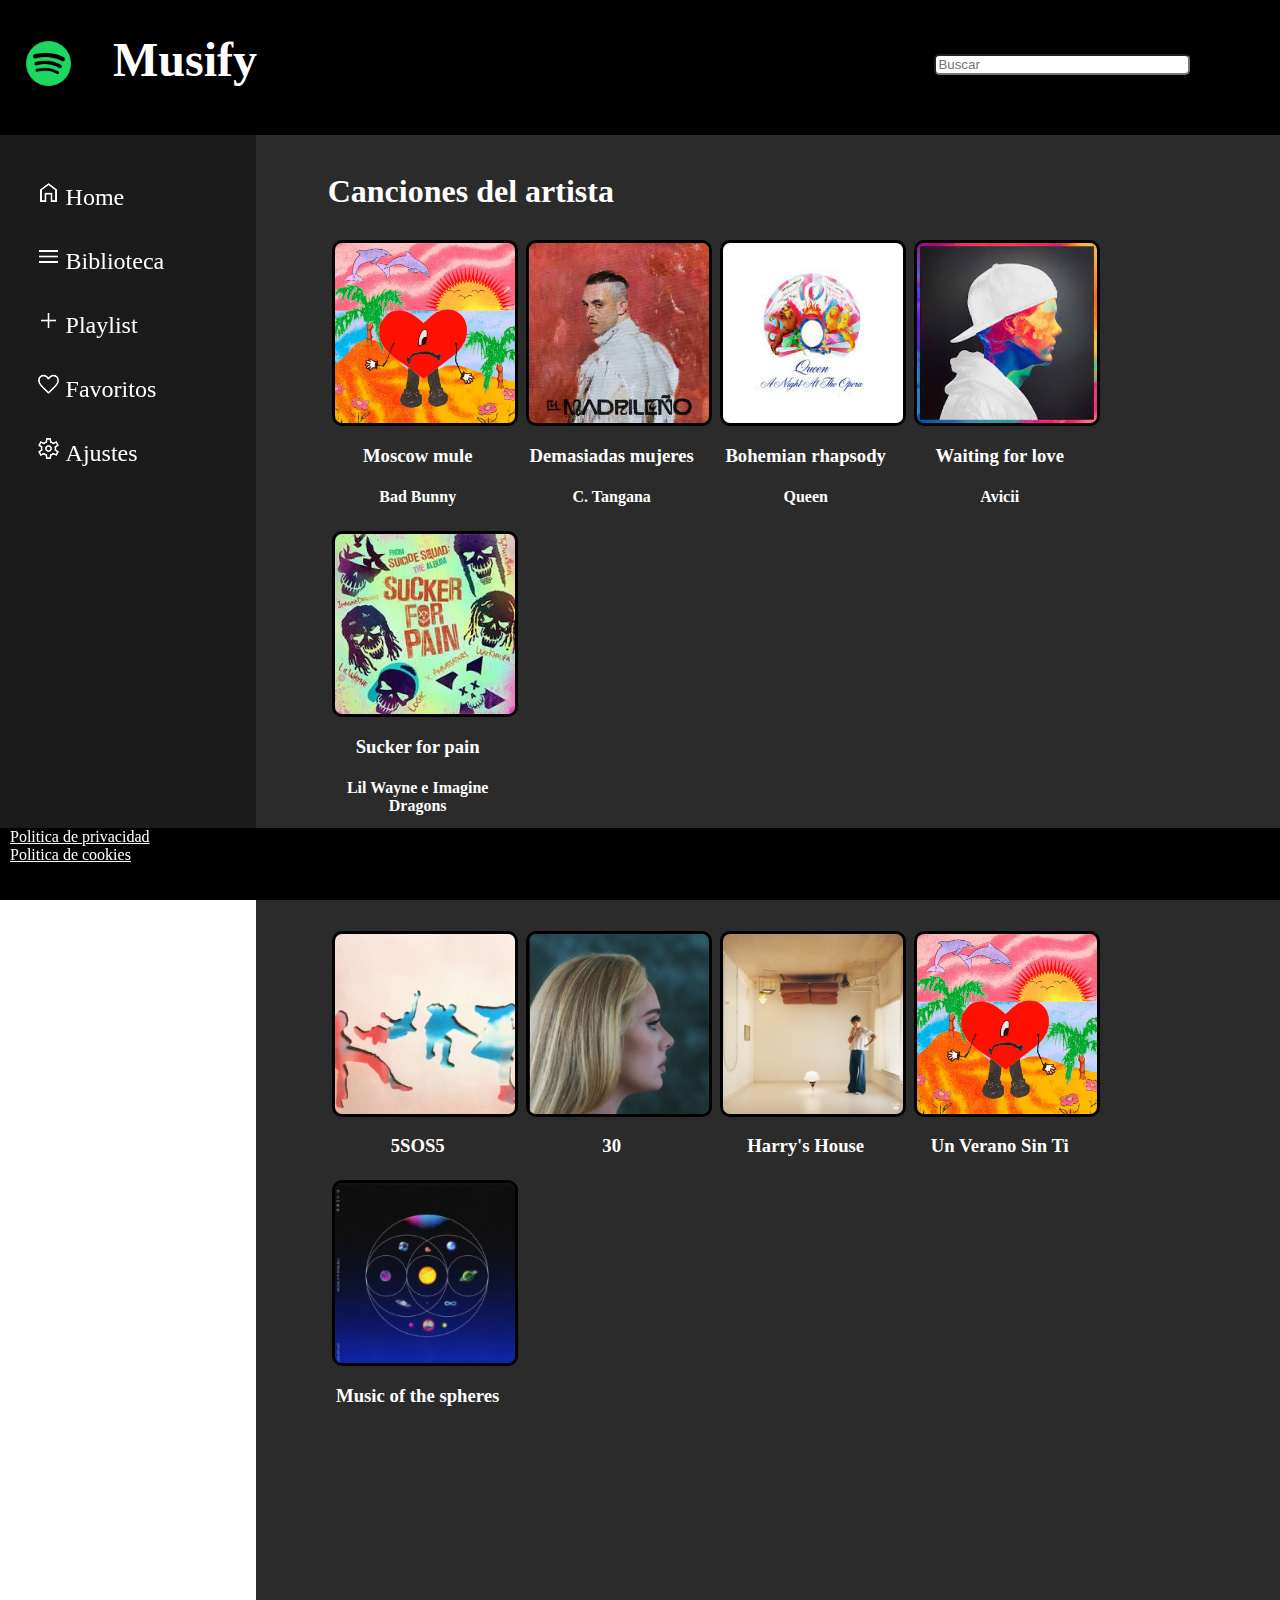
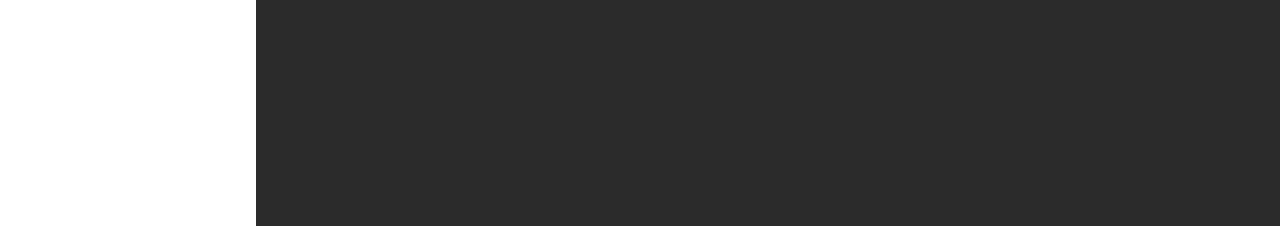
==== artista.html @ 605ef2fd "Fixing script_buscador.js and script_cuenta.js" ====
<!DOCTYPE html>
<html>
    <head>

        <!-- Hoja de estilo usada de la pagina web -->  
        <link rel="stylesheet" href="style/hojaestilo_regiones.css">
        <link rel="stylesheet" href="style/hojaestilo_artista.css">
        <link rel="stylesheet" href="style/hojaestilo_canciones.css">
        <link rel="stylesheet" href="style/hojaestilo_popup.css">
        <link rel="stylesheet" href="style/hojaestilo_boton_cambiar_tema.css">
        <link rel="icon" type="image/x-icon" href="images/logo_musify.png">
        <meta name="viewport" content="width=device-width, initial-scale=1" />
        <meta charset="UTF-8" />
        <meta name="Musify"  />
        <html lang="es">
        <title>Musify</title>
        
    </head>

    <body>
        <header>
            <div class="cabecera" id="header">
                <img id="musify_icono" src="images/logo_musify.png" alt="Musify Logo">
                <div id="musify_texto"><h1>Musify</h1></div>
                <input type="search" placeholder="Buscar" id="buscador">
                <img id="foto_perfil" src="images/perfil_vacio.png" alt="Foto Perfil">
            </div><br>

            <div class="popup" id="popup_perfil">
                <div class="container" id="popup_container">
                    <br>
                    <button class="cuenta" id="cuenta_text">Cuenta</button><br>
                    <button class="perfil" id="perfil_text">Perfil</button><br>
                    <button class="cerrar_sesion" id="cerrar_sesion_text">Cerrar sesión</button>
                </div>
            </div>
        </header>

        <!-- columna izquierda-->
        <nav class="izquierda" id="menu_container">
            <div class="menu">
                <div id="opcion1">
                    <img id="home_icono" src="images/home.png" alt="Home">
                    <div id="home">Home</div>
                </div><br>
                <div id="opcion2">
                    <img id="biblioteca_icono" src="images/biblioteca.png" alt="Biblioteca">
                    <div id="biblioteca">Biblioteca</div>
                </div><br>
                <div id="opcion3">
                    <img id="crear_icono" src="images/crear.png" alt="Crear">
                    <div id="crear">Playlist</div>
                </div><br>
                <div id="opcion4">
                    <img id="favorito_icono" src="images/favorito.png" alt="Favorito">
                    <div id="favorito">Favoritos</div>
                </div><br>
                <div id="opcion5">
                    <img id="ajustes_icono" src="images/ajustes.png" alt="Ajustes">
                    <div id="ajustes">Ajustes</div>
                </div>
                <div class=popup_cambiar_tema id="cambiar_tema">
                    <div class="container_claro" id="cambiar_tema_container"><br>
                    <label class="interruptor" id="interruptor_modo_oscuro">
                        <input type="checkbox">
                        <span class="boton_deslizante circulo"></span>
                    </label>
                    <div class="tema_claro_texto">Tema claro</div>
                    </div>
                </div>
            </div>
        </nav>
        
        <!-- columna derecha-->
        <main class="derecha" id="main_container">
            <div class="contenido">
            <!--primera fila-->
                <h2 class="subtitulo">Canciones del artista</h2>
                <div class="canciones_artista">
                    <div class="cancion">
                        <div class="caratula">
                            <div class="overlay">
                                <img class="me_gusta" src="images/favorito.png" alt="Corazon vacio">
                            </div>
                            <img class="musica" src="images/album_uvst.jpg" alt="Un Verano Sin Ti"> 
                            <div class="reproductor">
                                <audio controls class="audio">
                                    <source src="audio/moscow_mule.mp3" type="audio/mpeg">
                                    <source src="audio/moscow_mule.ogg" type="audio/ogg">
                                    Your browser does not support the audio element.          
                                </audio>
                            </div>
                        </div>
                        <div class="descripcion">
                            <h3 class="titulo">Moscow mule</h3>
                            <h4 class="autor">Bad Bunny</h4>
                        </div>
                    </div>
        
                    <div class="cancion">
                        <div class="caratula">
                            <div class="overlay">
                                <img class="me_gusta" src="images/favorito.png" alt="Corazon vacio">
                            </div>
                            <img class="musica" src="images/el_madrileño.jpeg" alt="El Madrileño">
                            <div class="reproductor">
                                <audio controls class="audio">
                                    <source src="audio/demasidas_mujeres.mp3" type="audio/mpeg">
                                    <source src="audio/demasidas_mujeres.ogg" type="audio/ogg">
                                    Your browser does not support the audio element.          
                                </audio>
                            </div>
                        </div>
                        <div class="descripcion">
                            <h3 class="titulo">Demasiadas mujeres</h3>
                            <h4 class="autor">C. Tangana</h4>
                        </div>
                    </div>
        
                    <div class="cancion">
                        <div class="caratula">
                            <div class="overlay">
                                <img class="me_gusta" src="images/favorito.png" alt="Corazon vacio">
                            </div>
                            <img class="musica" src="images/queen.jpg" alt="A Night at the Opera"> 
                            <div class="reproductor">
                                <audio controls class="audio">
                                    <source src="audio/bohemian_rhapsody.mp3" type="audio/mpeg">
                                    <source src="audio/bohemian_rhapsody.ogg" type="audio/ogg">
                                    Your browser does not support the audio element.          
                                </audio>
                            </div>
                        </div>
                        <div class="descripcion">
                            <h3 class="titulo">Bohemian rhapsody</h3>
                            <h4 class="autor">Queen</h4>
                        </div>
                    </div>
        
                    <div class="cancion">
                        <div class="caratula">
                            <div class="overlay">
                                <img class="me_gusta" src="images/favorito.png" alt="Corazon vacio">
                            </div>
                            <img class="musica" src="images/avicii.jpg" alt="The Nights"> 
                            <div class="reproductor">
                                <audio controls class="audio">
                                    <source src="audio/waiting_for_love.mp3" type="audio/mpeg">
                                    <source src="audio/waiting_for_love.ogg" type="audio/ogg">
                                    Your browser does not support the audio element.          
                                </audio>
                            </div>
                        </div>
                        <div class="descripcion">
                            <h3 class="titulo">Waiting for love</h3>
                            <h4 class="autor">Avicii</h4>
                        </div>
                    </div>
        
                    <div class="cancion">
                        <div class="caratula">
                            <div class="overlay">
                                <img class="me_gusta" src="images/favorito.png" alt="Corazon vacio">
                            </div>
                            <img class="musica" src="images/sucker_for_pain.jpg" alt="Suicide Squad: The Album"> 
                            <div class="reproductor">
                                <audio controls class="audio">
                                    <source src="audio/sucker_for_pain.mp3" type="audio/mpeg">
                                    <source src="audio/sucker_for_pain.ogg" type="audio/ogg">
                                    Your browser does not support the audio element.          
                                </audio>
                            </div>
                        </div>
                        <div class="descripcion">
                            <h3 class="titulo">Sucker for pain</h3>
                            <h4 class="autor">Lil Wayne e Imagine Dragons</h4>
                        </div>
                    </div>
                </div>
                <!--segunda fila-->
            
                <h2 class="subtitulo">Álbumes del artista</h2>
                <div class="albumes_artista">
                    <div class="cancion">
                        <img class="musica" src="images/5sos5.jpg" alt="Álbum 5sos5"> 
                        <div class="descripcion">
                            <h3 class="titulo">5SOS5</h3>
                        </div>
                    </div>
            
                    <div class="cancion">
                        <img class="musica" src="images/30.jpg" alt="Álbum 30">
                        <div class="descripcion">
                            <h3 class="titulo">30</h3>
                        </div>
                    </div>
            
                    <div class="cancion">
                        <img class="musica" src="images/harrys_house.jpg" alt="Álbum Harry's House"> 
                        <div class="descripcion">
                            <h3 class="titulo">Harry's House</h3>
                        </div>
                    </div>
            
                    <div class="cancion">
                        <img class="musica" src="images/album_uvst.jpg" alt="Álbum Un Verano Sin Ti"> 
                        <div class="descripcion">
                            <h3 class="titulo">Un Verano Sin Ti</h3>
                        </div>
                    </div>
            
                    <div class="cancion">
                        <img class="musica" src="images/music_of_the_spheres.jpg" alt="Álbum Music of the Spheres"> 
                        <div class="descripcion">
                            <h3 class="titulo">Music of the spheres</h3>
                        </div>
                    </div>
                </div> 
                <br>
            </div>
            <div id="panel_audio">
            </div>
        </main>

        <footer>
            <div id="politicas">
                <div class="info"><a href="#">Politica de privacidad</a></div><br>
                <div class="info"><a href="#">Politica de cookies</a></div>
            </div>
        </footer>
        <script src="https://ajax.googleapis.com/ajax/libs/jquery/3.6.0/jquery.min.js"></script>
        <script src="script/script_artista.js"></script>
        <script src="script/script_sesion_iniciada.js"></script>
        <script src="script/script_popup.js"></script>
        <script src="script/script_menu.js"></script>
        <script src="script/script_resultados.js"></script>
        <script src="script/script_buscador.js"></script>
        <script src="script/script_dark_mode.js"></script>
    </body>
</html>
---- style/hojaestilo_regiones.css ----
::-webkit-scrollbar {
    display: none;
}

body {
    overflow-x: hidden;
} 

#musify_texto {
    color: white;
    position: relative;
    top: 0;
    left: 5%;
    font-size: 150%;
}

#musify_icono {
    position: relative;
    top: 7%;
    left: 2%;
    width: 45px; 
    height: 45px;
}

#musify_icono, #musify_texto, #buscador, #foto_perfil {
    display: inline-table;
}

.cabecera {
    width: 100%;
    position: fixed;
    height: 15%;
    right: 0;
    top: 0;
    background-color: black;
    z-index: 3;
}

#main_container {
    position: absolute;
    right: 0;
    width: 80%;
    height: 200%;
    background-color: rgb(43, 43, 43);
}

.contenido {
    float: right;
    width: 93%;
    position: relative;
    top: 120px;
}

#menu_container {
    float: left; 
    width: 20%;
    height: 100%;
    position: fixed;
    background-color: rgb(28, 27, 27);
    top: 0px;
    left: 0px;
    z-index: 2;
}

.menu {
    position: relative;
    left: 10%;
    top: 20%;
}

[id*="opcion"] {
    color: white;
    font-size: 20px;
    width: 200px;
    border-radius: 5px;
    transition-duration: 0.4s;
    margin-left: 10px;
    margin-bottom: 15px;
}

[id*="opcion"]:hover {
    background-color: #a49c9c;
    width: 70%;
    cursor: pointer;
}

#home_icono, #biblioteca_icono, #crear_icono, #favorito_icono, #ajustes_icono {
    width: 25px;
    height: 25px;
    filter: invert(100%);
}

#home, #home_icono {
    display: inline;
    font-size: x-large;
}

#biblioteca, #biblioteca_icono {
    display: inline;
    font-size: x-large;
}

#crear, #crear_icono {
    display: inline;
    font-size: x-large;
}

#favorito, #favorito_icono {
    display: inline;
    font-size: x-large;
}

#ajustes, #ajustes_icono {
    display: inline;
    font-size: x-large;
}

#politicas {
    position: fixed;
    bottom: 0px;
    left: 0px;
    width: 100%;
    height: 8%;
    background-color: black;
    z-index: 3;
}

.subtitulo {
    color: white;
    font-size: 200%;
    width: 100%;
}

.info {
    position: fixed;
    left: 10px;
}

a {
    color: white;
}

/* MEDIA QUERIES */

/* Tablet */

@media (min-width: 481px) and (max-width: 900px) {
    #main_container {
        height: 200%;
    }

    .izquierda {
        width: 30%;
    }

    .contenido {
        display: flex;
        flex-wrap: wrap;
        overflow-y: scroll;
        width: 87%;
    }
    
    .cabecera {
        z-index: 3;
        height: 10%; 
    }

    .menu {
        top: 15%;
        left: 4%;
    }
    
    #musify_icono {
        top: 5%;
        left: 4%;
    }
}

/* Movil */

@media (max-width: 480px) {
    #main_container {
        height: 280%;
    }

    .izquierda {
        width: 20%;
    }

    .contenido {
        display: flex;
        flex-wrap: wrap;
        overflow-y: scroll;
        width: 90%;
        top: 60px;
    }

    .cabecera {
        height: 10%;
    }

    .menu {
        top: 15%;
        left: 20%;
        width: 80%;
    }

    #musify_icono {
        top: 25%;
        left: 5%;
        width: 40px;
        height: 40px;
    }
    
    #musify_texto, #home, #biblioteca, #crear, #favorito, #ajustes {
        display: none;
    }

    [id*="opcion"] {
        width: 35px;
    }

    .info {
        position: fixed;
        font-size: x-small;
        padding: 2%;
    }

    .subtitulo {
        color: white;
        font-size: 100%;
        width: 100%;
    }
}
---- style/hojaestilo_artista.css ----
.canciones_artista, .albumes_artista {
    display: flex;
    flex-wrap: wrap;
    position: relative;
    z-index: 1;
    height: 100%;
}

.albumes_artista {
    margin-bottom: 10%;
}

/* MEDIA QUERIES */

/* Tablet */

@media (min-width: 481px) and (max-width: 900px) {
    .albumes_artista {
        margin-bottom: 20%;
    }

    .foto_artista, .musica, .perfil_usuario {
        width: 140px;
        height: 140px;
    }
}

/* Movil */

@media (max-width: 480px) {
    .albumes_artista {
        margin-bottom: 30%;
    }

    .foto_artista, .musica, .perfil_usuario {
        width: 110px;
        height: 110px;
    }
}
---- style/hojaestilo_canciones.css ----
.musica {
    display: block;
    position: relative;
    border: 3px solid black;
    border-radius: 10px;
    width: 180px;
    height: 180px;
    margin: 4px;
    z-index: 1;
}

.musica:hover {
    transform: scale(1.05);
    opacity: 0.6;
    cursor: pointer;
}

.descripcion {
    width: 180px;
    overflow: visible;
    text-align: center;
    color: white;
}

.caratula {
    position: relative;
}

.caratula audio {
    width: 170px;
    position: absolute;
    top: 30%;
    left: 10px;
    z-index: 2;
    display: none;
}

.caratula:hover audio {
    display: inline;
    cursor: pointer;
}

.reproductor {
    position: absolute;
    bottom: 8%;
    width: 100%;
    height: 70px;
}

#panel_audio {
    width: 100%;
    position: fixed;
    bottom: 3%;
    left: 0;
    height: 20%;
    z-index: 3;
}

.overlay {
    position: absolute;
    opacity: 0;
    z-index: 3;
    top: 4%;
    right: 5%;
}

.caratula:hover .overlay {
    opacity: 1;
    display: inline;
    cursor: pointer;
}

.me_gusta {
    width: 25px;
    height: 25px;
}

/* MEDIA QUERIES */

/* Tablet */

@media (min-width: 481px) and (max-width: 900px) {
    .musica {
        width: 140px;
        height: 140px;
    }

    .descripcion {
        width: 140px;
    }

    .caratula audio {
        width: 130px;
    }

    .reproductor {
        height: 30px;
    }
    
}

/* Movil */

@media (max-width: 480px) {
    .musica {
        width: 110px;
        height: 110px;
    }

    .descripcion {
        width: 110px;
        font-size: 60%;
    }

    .caratula audio {
        width: 110px;
        left: 7px;
    }

    .reproductor {
        height: 30px;
    }
}
---- style/hojaestilo_popup.css ----
#buscador {
    position: absolute;
    right: 7%;
    width: 20%;
    top: 40%;
    border-radius: 5px;
}

#foto_perfil {
    position: absolute;
    right: 2%;
    top: 25%;
    width: 50px;
    height: 50px;
    border-radius: 50%;
}

.popup {
    display: none;
    position: fixed;
    border-radius: 6px;
    right: 1%;
    top: 12%;
    width: 25%;
    height: 60%;
    z-index: 3;
}

.container {
    position: relative;
    border-radius: 6px;
    right: 1%;
    top: 0;
    width: 100%;
    height: 100%;
    background-color: black;
}

.container:hover {
    transform: scale(1.02);
    cursor: pointer;
}

.cuenta, .perfil, .cerrar_sesion {
    display: none;
    position: relative;
    border-radius: 6px;
    font-size: large;
    width: 90%;
    height: 20%;
    left: 5%;
    background-color: rgb(128, 174, 115);
    color: black;
    text-align: center;
    margin-bottom: 10%;
}

.cuenta:hover, .perfil:hover, .cerrar_sesion:hover {
    transform: scale(1.02);
    background-color: rgb(116, 201, 93);
    cursor: pointer;
}

.mostrar {
    display: block;
    animation: aparecer 0.5s;
}
  
@keyframes aparecer {
    from {opacity: 0;} to {opacity:1 ;}
}

/* MEDIA QUERIES */

/* Tablet */

@media (min-width: 481px) and (max-width: 900px) {
    #buscador {
        right: 15%;
    }

    #foto_perfil {
        top: 25%;
        right: 5%;
    }

    .popup {
        width: 30%;
        height: 40%;
        top: 8%;
    }

    .container {
        height: 50%;
    }

    .cuenta, .perfil, .cerrar_sesion {
        height: 15%;
    }
}

/* Movil */

@media (max-width: 480px) {
    #foto_perfil {
        top: 25%;
        right: 5%;
        width: 40px;
        height: 40px;
    }

    #buscador {
        right: 20%;
        top: 35%;
    }

    .popup {
        width: 40%;
        height: 40%;
        top: 8%;
    }

    .container {
        height: 60%;
    }

    .cuenta, .perfil, .cerrar_sesion {
        height: 15%;
    }
}
---- style/hojaestilo_boton_cambiar_tema.css ----
/*para el interruptor que cambia de oscuro a claro*/
.interruptor {
    position: relative;
    display: inline-block;
    width: 60px;
    height: 30px;
}

.interruptor input {opacity: 0;}

.boton_deslizante {
    position: absolute;
    top: 0;
    bottom: 0;
    left: 10px;
    right: 0;
    background-color: rgb(134, 140, 133);
    cursor: pointer;
}

.boton_deslizante:before {
    position: absolute;
    background-color: white;
    content: "";
    height: 20px;
    width: 20px;
    bottom: 5px;
    left: 5px;
    transition: 0.5s;
}

input:checked + .boton_deslizante {background-color: rgb(78, 218, 39);}

input:checked + .boton_deslizante:before {
    transform: translateX(20px);
    background-color: black;
}

.boton_deslizante.circulo {border-radius: 40px;}

.boton_deslizante.circulo:before {border-radius: 50%;}

/*para el popup*/
.popup_cambiar_tema {
    display: none;
    position: fixed;
    border-radius: 6px;
    left: 2%;
    top: 60%;
    width: 12%;
    height: 10%;
    z-index: 3;
}
.container_claro {
    position: relative;
    border-radius: 6px;
    left: 3%;
    top: 0;
    width: 100%;
    height: 100%;
    background-color: white;
}

.container_claro:hover {
    transform: scale(1.02);
    cursor: pointer;
}

.tema_claro_texto {
    position: relative; 
    left: 10%;
    top: 5px;
    font-size: large;
    font-weight: bold;
}

.interruptor, .tema_claro_texto {display: inline-block;}

.mostrar_popup_tema {
    display: block;
    animation: aparecer 0.5s;
}
  
@keyframes aparecer {
    from {opacity: 0;} to {opacity:1;}
}

/* MEDIA QUERIES */

/* Tablet */

@media (min-width: 481px) and (max-width: 900px) {
    .interruptor {
        width: 65%;
        height: 30px;
        bottom: 10px;
        left: 10px;
    }

    .tema_claro_texto {
        left: 5%;
        font-size: medium;
    }

    input:checked + .boton_deslizante:before {
        transform: translateX(16px);
    }

    .popup_cambiar_tema {
        top: 40%;
        width: 12%;
        height: 6%;
    }

    .tema_claro_texto {
        top: 0;
        font-size: large;
        font-weight: bold;
    }
}

/* Movil */

@media (max-width: 480px) {
    .interruptor {
        width: 80%;
        height: 20px;
        left: 0;
        bottom: 38%;
    }

    .boton_deslizante {
        position: absolute;
        top: 0;
        bottom: 0;
        left: 10px;
        right: 0;
    }
    
    .boton_deslizante:before {
        height: 15px;
        width: 15px;
        bottom: 3px;
        left: 3px;
    }

    input:checked + .boton_deslizante:before {
        transform: translateX(12px);
    }

    .popup_cambiar_tema {
        left: 2%;
        width: 15%;
        height: 40px;
    }

    .interruptor, .tema_claro_texto {display: block;}

    .tema_claro_texto {
        position: absolute;
        font-size: xx-small;
        left: 5px;
        top: 27px;
    }
}
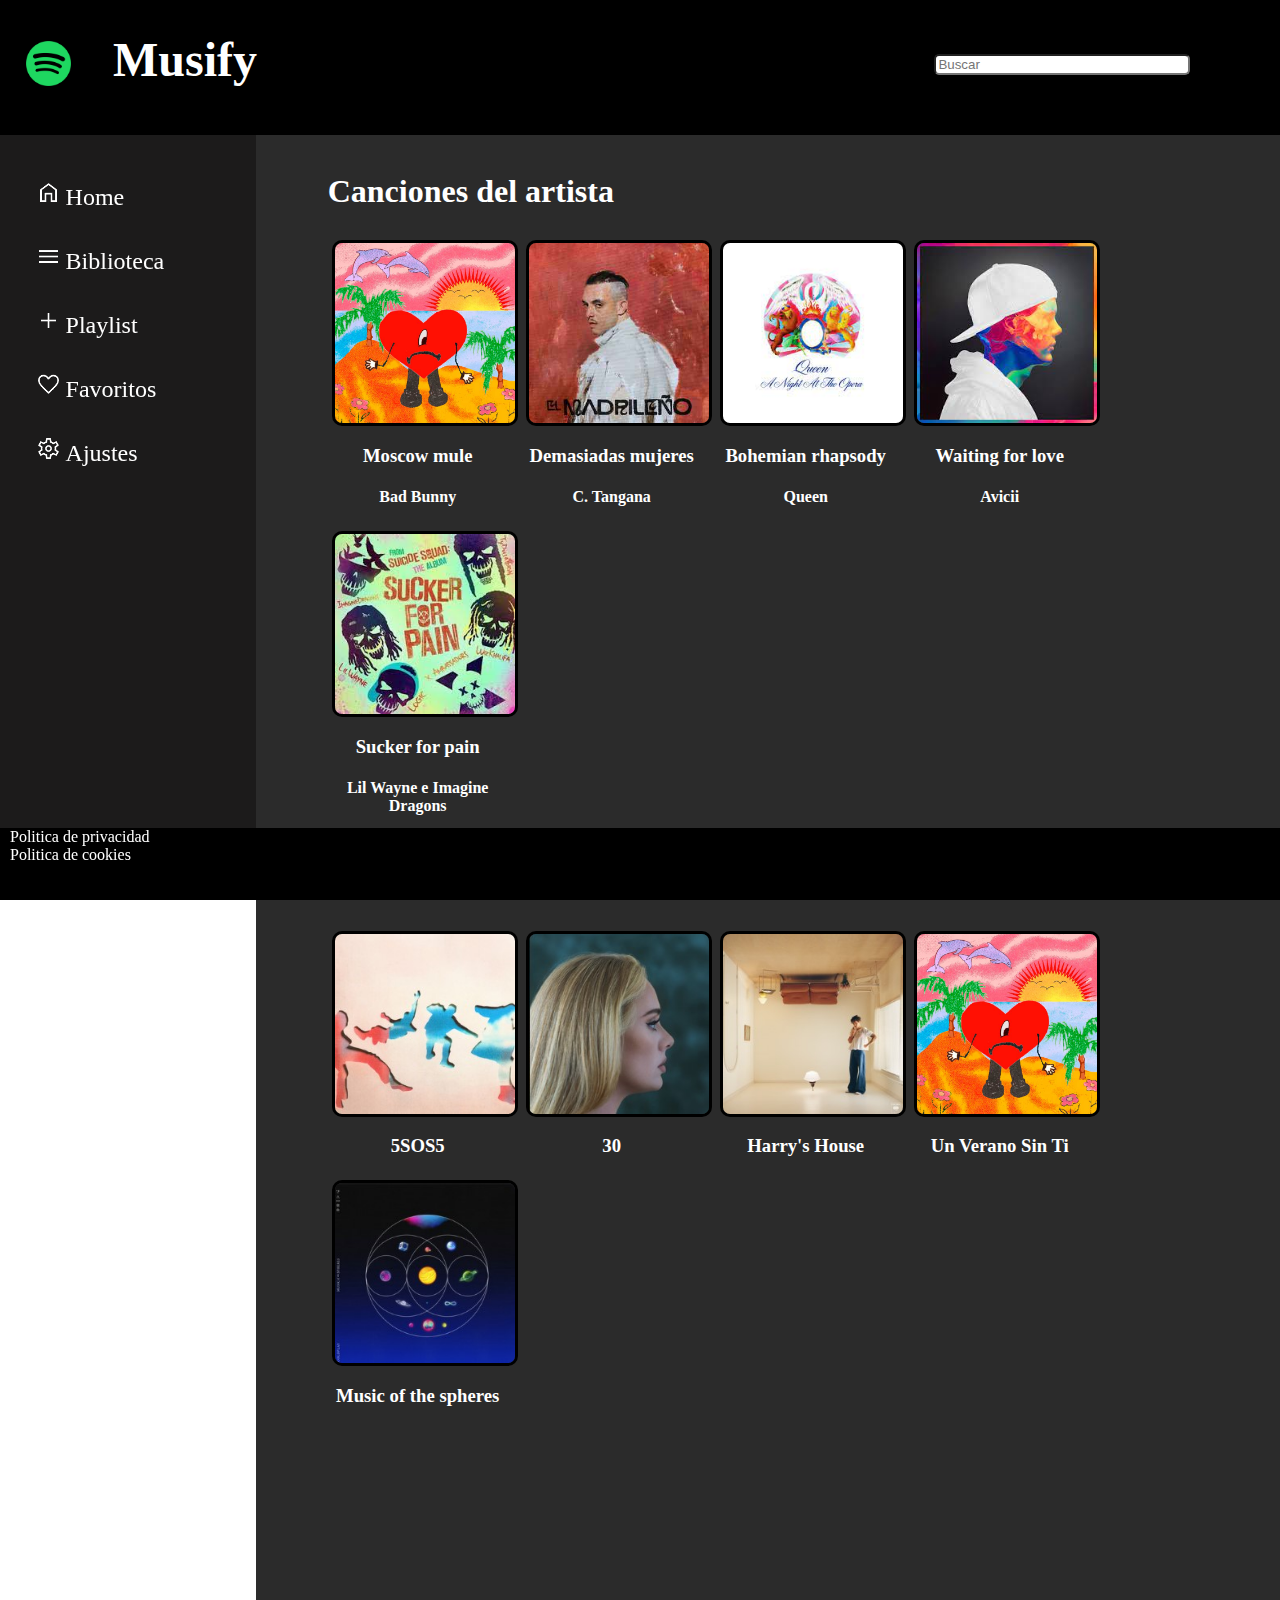
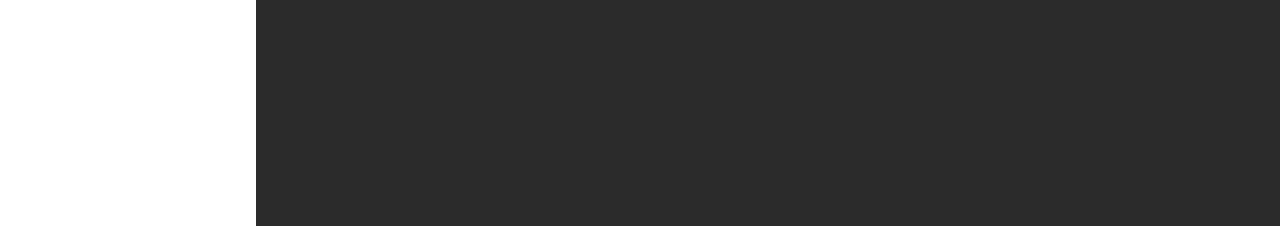
==== commit bcab6bd2: "Fixing search engine and href links" ====
--- a/artista.html
+++ b/artista.html
@@ -224,8 +224,8 @@
 
         <footer>
             <div id="politicas">
-                <div class="info"><a href="#">Politica de privacidad</a></div><br>
-                <div class="info"><a href="#">Politica de cookies</a></div>
+                <div id="privacidad" class="info"><a>Politica de privacidad</a></div><br>
+                <div id="cookies" class="info"><a>Politica de cookies</a></div>
             </div>
         </footer>
         <script src="https://ajax.googleapis.com/ajax/libs/jquery/3.6.0/jquery.min.js"></script>
--- a/style/hojaestilo_regiones.css
+++ b/style/hojaestilo_regiones.css
@@ -123,6 +123,7 @@
     height: 8%;
     background-color: black;
     z-index: 3;
+    
 }
 
 .subtitulo {
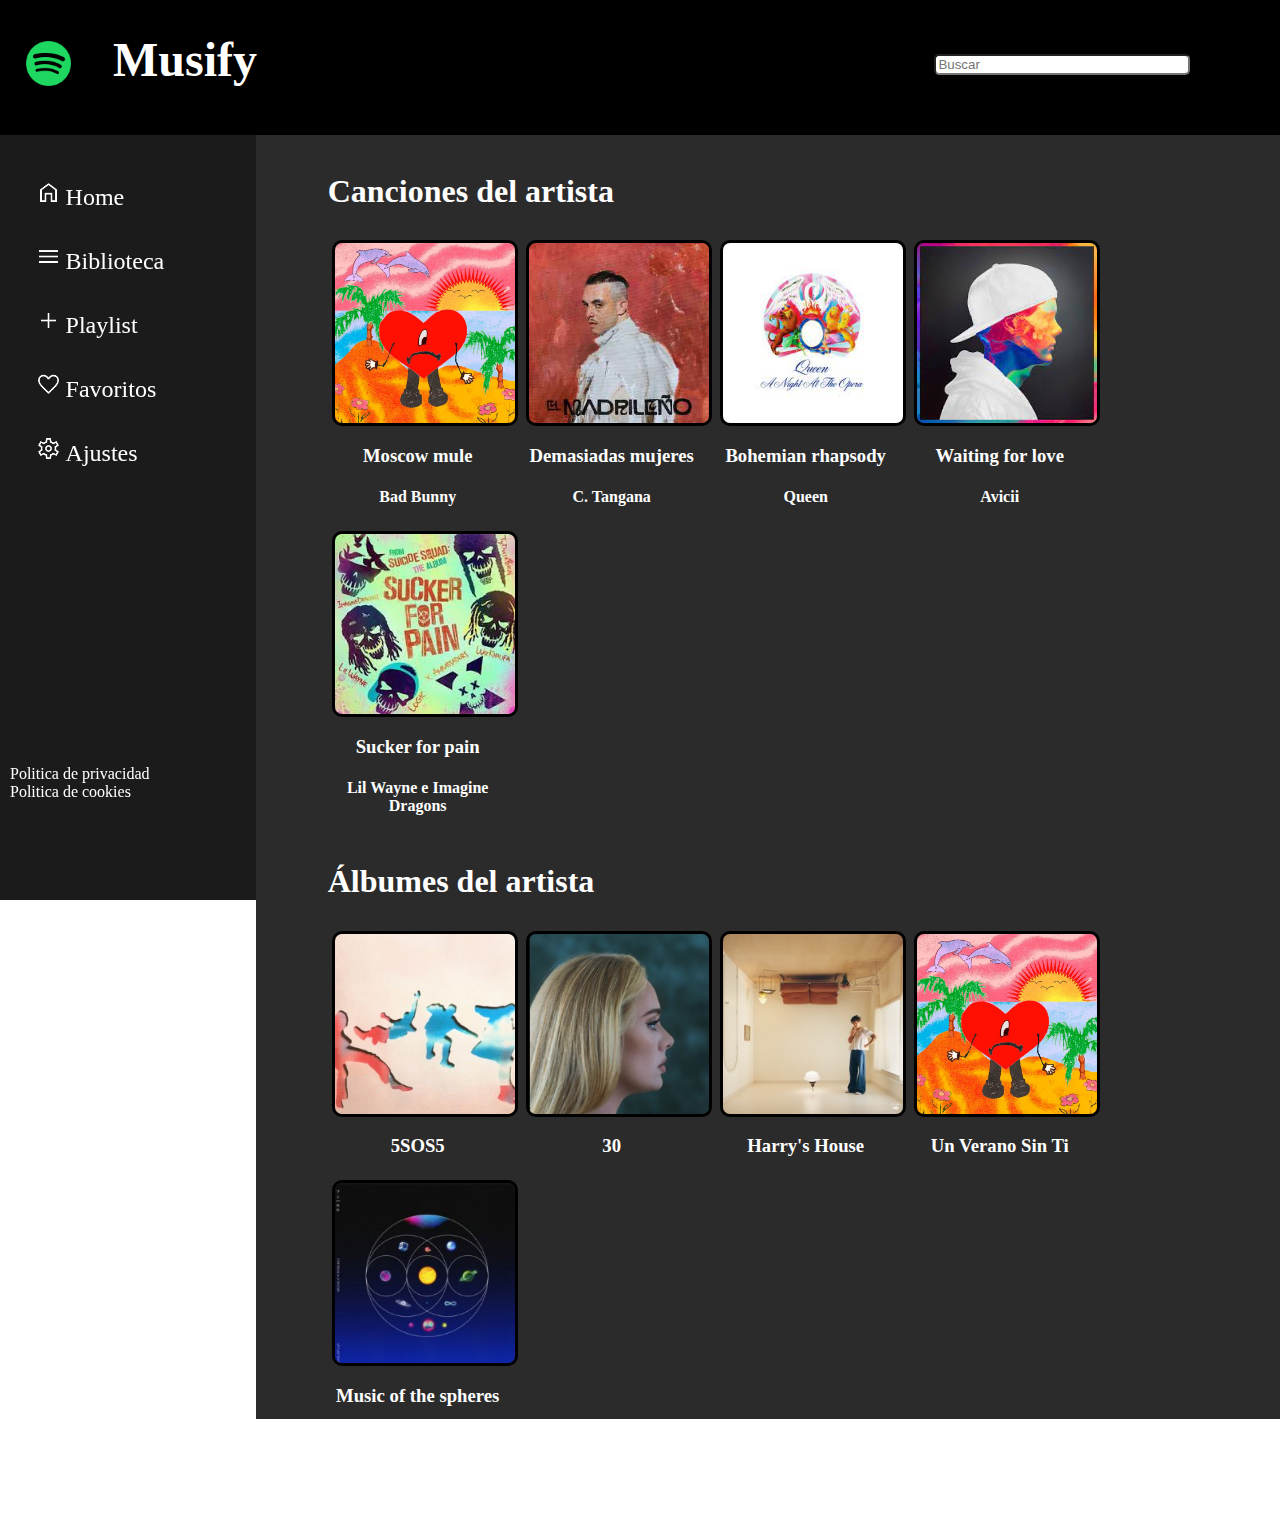
==== commit 553a1dd3: "Fixing dark/light mode" ====
--- a/artista.html
+++ b/artista.html
@@ -63,7 +63,7 @@
                     <div class="container_claro" id="cambiar_tema_container"><br>
                     <label class="interruptor" id="interruptor_modo_oscuro">
                         <input type="checkbox">
-                        <span class="boton_deslizante circulo"></span>
+                        <span class="boton_deslizante circulo" id="circulo_deslizante"></span>
                     </label>
                     <div class="tema_claro_texto">Tema claro</div>
                     </div>
--- a/style/hojaestilo_regiones.css
+++ b/style/hojaestilo_regiones.css
@@ -40,7 +40,7 @@
     position: absolute;
     right: 0;
     width: 80%;
-    height: 200%;
+    height: fit-content;
     background-color: rgb(43, 43, 43);
 }
 
@@ -115,15 +115,22 @@
     font-size: x-large;
 }
 
-#politicas {
-    position: fixed;
-    bottom: 0px;
-    left: 0px;
+.bottom{
     width: 100%;
-    height: 8%;
+    position: fixed;
+    height: 10%;
+    right: 0;
+    bottom: 0;
     background-color: black;
     z-index: 3;
-    
+
+}
+
+#politicas, footer{
+    position: fixed;
+    bottom: 13%;
+    left: 5px;
+    z-index: 3;
 }
 
 .subtitulo {
@@ -147,7 +154,7 @@
 
 @media (min-width: 481px) and (max-width: 900px) {
     #main_container {
-        height: 200%;
+        height: fit-content;
     }
 
     .izquierda {
@@ -181,7 +188,7 @@
 
 @media (max-width: 480px) {
     #main_container {
-        height: 280%;
+        height: fit-content;
     }
 
     .izquierda {
--- a/style/hojaestilo_popup.css
+++ b/style/hojaestilo_popup.css
@@ -49,15 +49,28 @@
     width: 90%;
     height: 20%;
     left: 5%;
-    background-color: rgb(128, 174, 115);
     color: black;
     text-align: center;
     margin-bottom: 10%;
 }
 
-.cuenta:hover, .perfil:hover, .cerrar_sesion:hover {
+.cuenta, .perfil {
+    background-color: rgb(128, 174, 115);
+}
+
+.cerrar_sesion {
+    background-color: rgb(219, 95, 89);
+}
+
+.cuenta:hover, .perfil:hover {
     transform: scale(1.02);
     background-color: rgb(116, 201, 93);
+    cursor: pointer;
+}
+
+.cerrar_sesion:hover {
+    transform: scale(1.02);
+    background-color: rgb(236, 53, 53);
     cursor: pointer;
 }
 
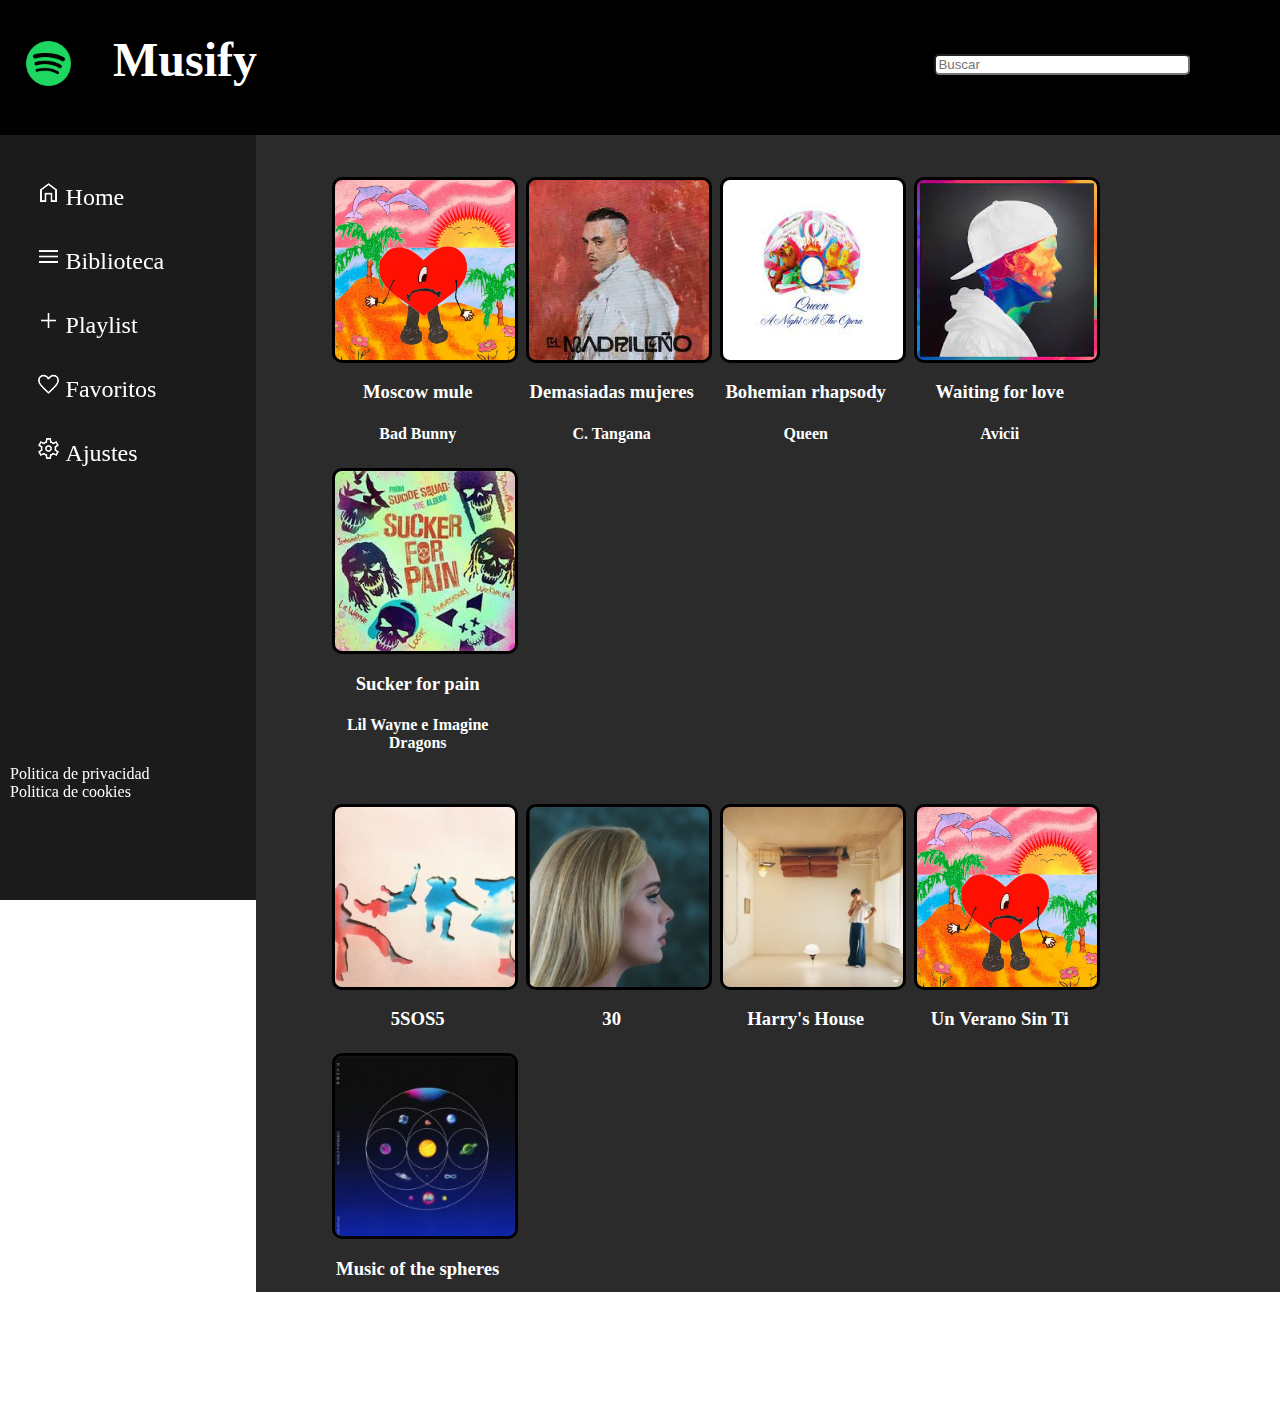
==== commit b09aeb21: "Fixing like button and artists page" ====
--- a/artista.html
+++ b/artista.html
@@ -63,7 +63,7 @@
                     <div class="container_claro" id="cambiar_tema_container"><br>
                     <label class="interruptor" id="interruptor_modo_oscuro">
                         <input type="checkbox">
-                        <span class="boton_deslizante circulo" id="circulo_deslizante"></span>
+                        <span class="boton_deslizante" id="circulo_deslizante"><div id="circulo"></div></span>
                     </label>
                     <div class="tema_claro_texto">Tema claro</div>
                     </div>
@@ -75,7 +75,7 @@
         <main class="derecha" id="main_container">
             <div class="contenido">
             <!--primera fila-->
-                <h2 class="subtitulo">Canciones del artista</h2>
+                <h2 class="subtitulo" id="nombre_artista"></h2>
                 <div class="canciones_artista">
                     <div class="cancion">
                         <div class="caratula">
@@ -179,7 +179,7 @@
                 </div>
                 <!--segunda fila-->
             
-                <h2 class="subtitulo">Álbumes del artista</h2>
+                <h2 class="subtitulo" id="nombre_albumes_artista"></h2>
                 <div class="albumes_artista">
                     <div class="cancion">
                         <img class="musica" src="images/5sos5.jpg" alt="Álbum 5sos5"> 
--- a/style/hojaestilo_regiones.css
+++ b/style/hojaestilo_regiones.css
@@ -126,7 +126,7 @@
 
 }
 
-#politicas, footer{
+#politicas {
     position: fixed;
     bottom: 13%;
     left: 5px;
@@ -239,4 +239,4 @@
         font-size: 100%;
         width: 100%;
     }
-}+}
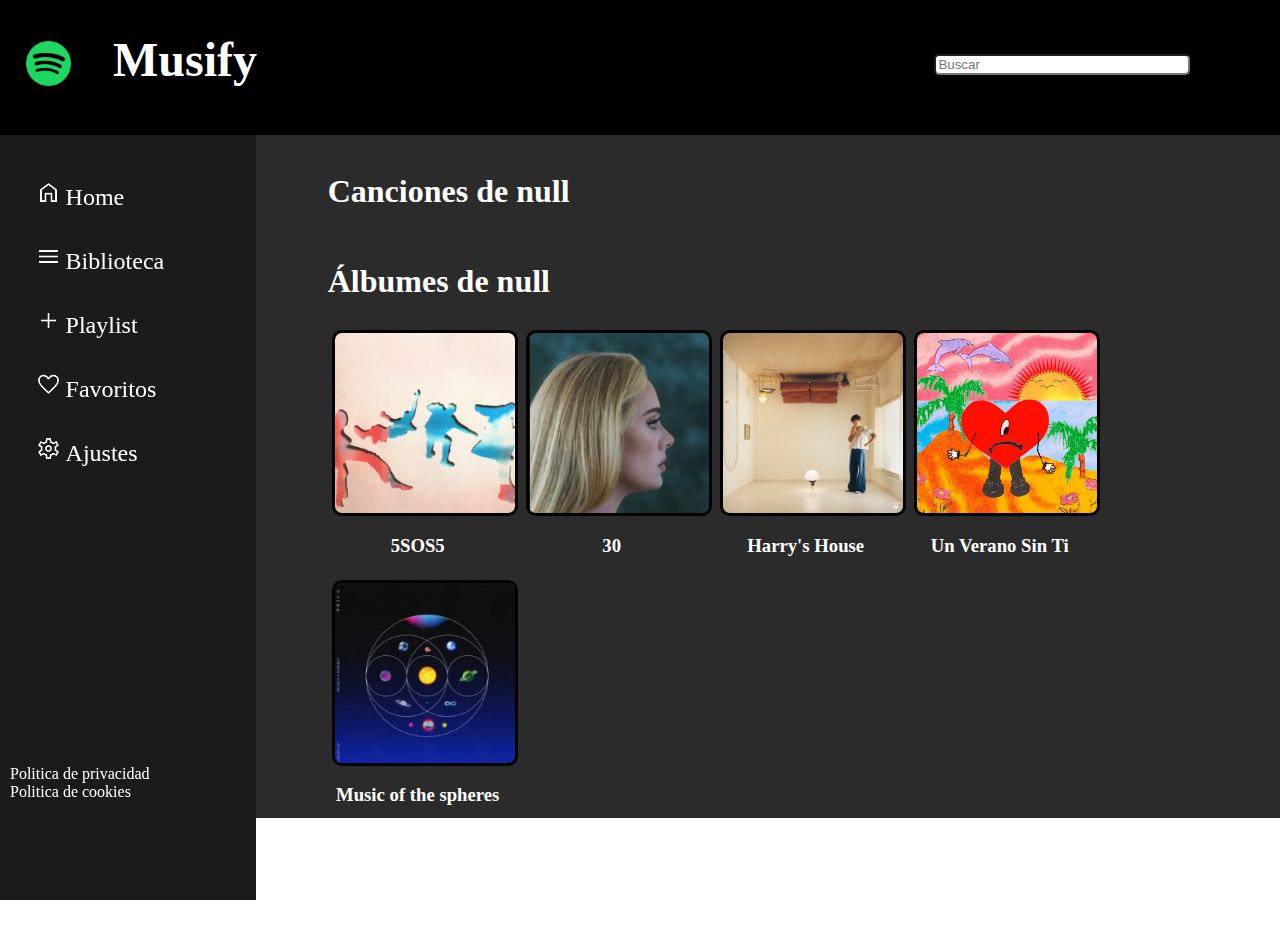
==== commit 987a66e9: "Adding file reader" ====
--- a/artista.html
+++ b/artista.html
@@ -229,12 +229,12 @@
             </div>
         </footer>
         <script src="https://ajax.googleapis.com/ajax/libs/jquery/3.6.0/jquery.min.js"></script>
-        <script src="script/script_artista.js"></script>
         <script src="script/script_sesion_iniciada.js"></script>
         <script src="script/script_popup.js"></script>
         <script src="script/script_menu.js"></script>
         <script src="script/script_resultados.js"></script>
         <script src="script/script_buscador.js"></script>
+        <script src="script/script_artista.js"></script>
         <script src="script/script_dark_mode.js"></script>
     </body>
 </html>--- a/style/hojaestilo_regiones.css
+++ b/style/hojaestilo_regiones.css
@@ -239,4 +239,4 @@
         font-size: 100%;
         width: 100%;
     }
-}
+}--- a/style/hojaestilo_boton_cambiar_tema.css
+++ b/style/hojaestilo_boton_cambiar_tema.css
@@ -16,9 +16,10 @@
     right: 0;
     background-color: rgb(134, 140, 133);
     cursor: pointer;
+    border-radius: 40px;
 }
 
-.boton_deslizante:before {
+.boton_deslizante #circulo {
     position: absolute;
     background-color: white;
     content: "";
@@ -27,18 +28,14 @@
     bottom: 5px;
     left: 5px;
     transition: 0.5s;
+    border-radius: 50%;
 }
 
 input:checked + .boton_deslizante {background-color: rgb(78, 218, 39);}
 
-input:checked + .boton_deslizante:before {
-    transform: translateX(20px);
+input:checked + .boton_deslizante #circulo {
     background-color: black;
 }
-
-.boton_deslizante.circulo {border-radius: 40px;}
-
-.boton_deslizante.circulo:before {border-radius: 50%;}
 
 /*para el popup*/
 .popup_cambiar_tema {
@@ -102,14 +99,10 @@
         font-size: medium;
     }
 
-    input:checked + .boton_deslizante:before {
-        transform: translateX(16px);
-    }
-
     .popup_cambiar_tema {
-        top: 40%;
+        top: 44vh;
         width: 12%;
-        height: 6%;
+        height: 7vh;
     }
 
     .tema_claro_texto {
@@ -137,18 +130,15 @@
         right: 0;
     }
     
-    .boton_deslizante:before {
+    .boton_deslizante #circulo {
         height: 15px;
         width: 15px;
         bottom: 3px;
         left: 3px;
     }
 
-    input:checked + .boton_deslizante:before {
-        transform: translateX(12px);
-    }
-
     .popup_cambiar_tema {
+        top: 50vh;
         left: 2%;
         width: 15%;
         height: 40px;
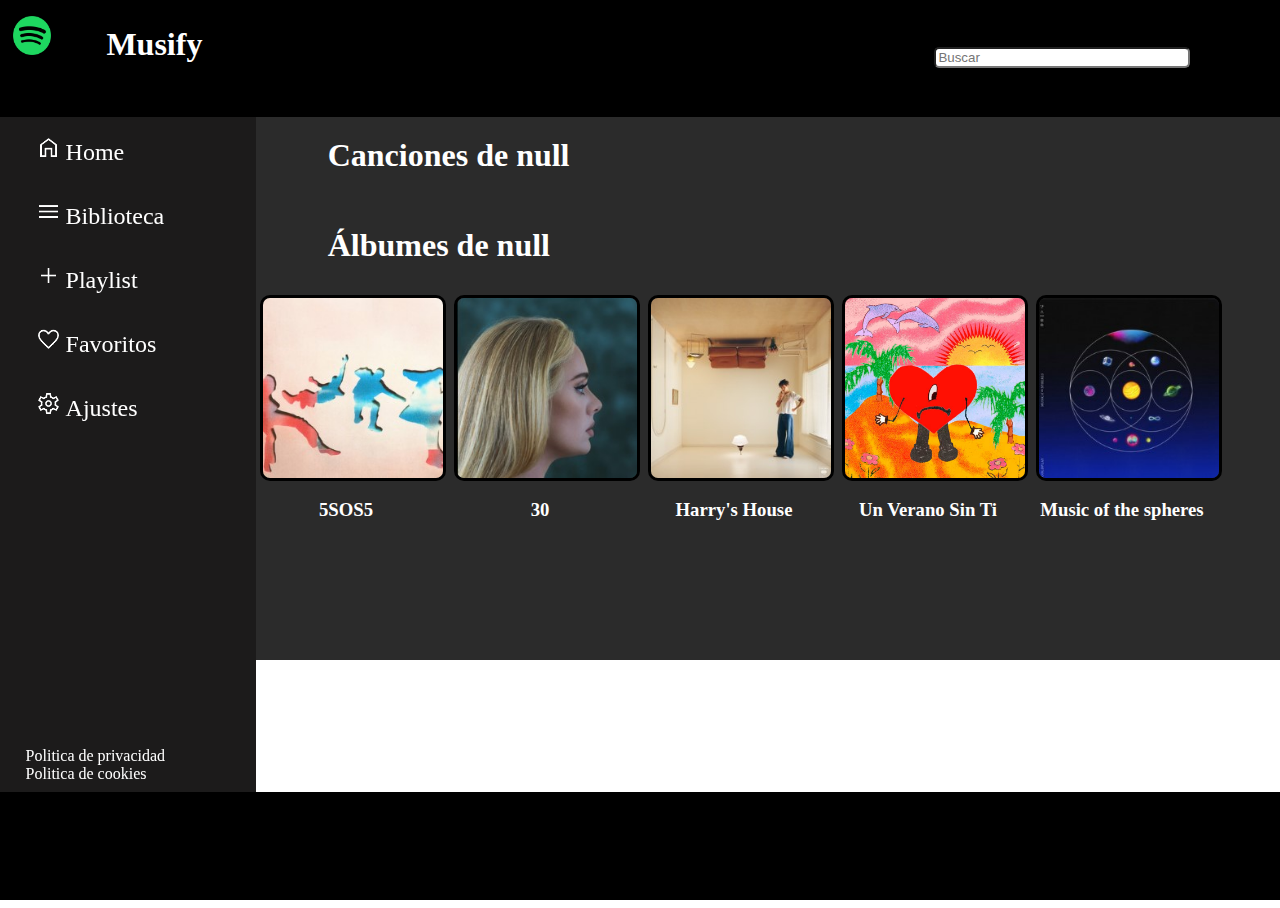
==== commit 23c05476: "." ====
--- a/artista.html
+++ b/artista.html
@@ -69,6 +69,10 @@
                     </div>
                 </div>
             </div>
+            <div id="politicas">
+                <div id="privacidad" class="info"><a>Politica de privacidad</a></div><br>
+                <div id="cookies" class="info"><a>Politica de cookies</a></div>
+            </div>
         </nav>
         
         <!-- columna derecha-->
@@ -82,7 +86,12 @@
                             <div class="overlay">
                                 <img class="me_gusta" src="images/favorito.png" alt="Corazon vacio">
                             </div>
-                            <img class="musica" src="images/album_uvst.jpg" alt="Un Verano Sin Ti"> 
+                            <img class="musica" src="images/album_uvst.jpg" alt="Un Verano Sin Ti">
+                            <div class="reproducir">
+                                <button class="boton_reproducir">
+                                  <img src="images/play.png" alt="Boton de play">
+                                </button>
+                              </div> 
                             <div class="reproductor">
                                 <audio controls class="audio">
                                     <source src="audio/moscow_mule.mp3" type="audio/mpeg">
@@ -103,6 +112,11 @@
                                 <img class="me_gusta" src="images/favorito.png" alt="Corazon vacio">
                             </div>
                             <img class="musica" src="images/el_madrileño.jpeg" alt="El Madrileño">
+                            <div class="reproducir">
+                                <button class="boton_reproducir">
+                                  <img src="images/play.png" alt="Boton de play">
+                                </button>
+                              </div>
                             <div class="reproductor">
                                 <audio controls class="audio">
                                     <source src="audio/demasidas_mujeres.mp3" type="audio/mpeg">
@@ -123,6 +137,11 @@
                                 <img class="me_gusta" src="images/favorito.png" alt="Corazon vacio">
                             </div>
                             <img class="musica" src="images/queen.jpg" alt="A Night at the Opera"> 
+                            <div class="reproducir">
+                                <button class="boton_reproducir">
+                                  <img src="images/play.png" alt="Boton de play">
+                                </button>
+                              </div>
                             <div class="reproductor">
                                 <audio controls class="audio">
                                     <source src="audio/bohemian_rhapsody.mp3" type="audio/mpeg">
@@ -143,6 +162,11 @@
                                 <img class="me_gusta" src="images/favorito.png" alt="Corazon vacio">
                             </div>
                             <img class="musica" src="images/avicii.jpg" alt="The Nights"> 
+                            <div class="reproducir">
+                                <button class="boton_reproducir">
+                                  <img src="images/play.png" alt="Boton de play">
+                                </button>
+                              </div>
                             <div class="reproductor">
                                 <audio controls class="audio">
                                     <source src="audio/waiting_for_love.mp3" type="audio/mpeg">
@@ -162,7 +186,12 @@
                             <div class="overlay">
                                 <img class="me_gusta" src="images/favorito.png" alt="Corazon vacio">
                             </div>
-                            <img class="musica" src="images/sucker_for_pain.jpg" alt="Suicide Squad: The Album"> 
+                            <img class="musica" src="images/sucker_for_pain.jpg" alt="Suicide Squad: The Album">
+                            <div class="reproducir">
+                                <button class="boton_reproducir">
+                                  <img src="images/play.png" alt="Boton de play">
+                                </button>
+                              </div> 
                             <div class="reproductor">
                                 <audio controls class="audio">
                                     <source src="audio/sucker_for_pain.mp3" type="audio/mpeg">
@@ -181,35 +210,35 @@
             
                 <h2 class="subtitulo" id="nombre_albumes_artista"></h2>
                 <div class="albumes_artista">
-                    <div class="cancion">
+                    <div class="album">
                         <img class="musica" src="images/5sos5.jpg" alt="Álbum 5sos5"> 
                         <div class="descripcion">
                             <h3 class="titulo">5SOS5</h3>
                         </div>
                     </div>
             
-                    <div class="cancion">
+                    <div class="album">
                         <img class="musica" src="images/30.jpg" alt="Álbum 30">
                         <div class="descripcion">
                             <h3 class="titulo">30</h3>
                         </div>
                     </div>
             
-                    <div class="cancion">
+                    <div class="album">
                         <img class="musica" src="images/harrys_house.jpg" alt="Álbum Harry's House"> 
                         <div class="descripcion">
                             <h3 class="titulo">Harry's House</h3>
                         </div>
                     </div>
             
-                    <div class="cancion">
+                    <div class="album">
                         <img class="musica" src="images/album_uvst.jpg" alt="Álbum Un Verano Sin Ti"> 
                         <div class="descripcion">
                             <h3 class="titulo">Un Verano Sin Ti</h3>
                         </div>
                     </div>
             
-                    <div class="cancion">
+                    <div class="album">
                         <img class="musica" src="images/music_of_the_spheres.jpg" alt="Álbum Music of the Spheres"> 
                         <div class="descripcion">
                             <h3 class="titulo">Music of the spheres</h3>
@@ -218,16 +247,42 @@
                 </div> 
                 <br>
             </div>
-            <div id="panel_audio">
-            </div>
         </main>
 
-        <footer>
-            <div id="politicas">
-                <div id="privacidad" class="info"><a>Politica de privacidad</a></div><br>
-                <div id="cookies" class="info"><a>Politica de cookies</a></div>
-            </div>
-        </footer>
+        <div class="bottom">
+            <div id="player">
+                <footer>
+                    <img src="images/perfil_vacio.png" class="cover" id="caratula_cancion">
+                    <div class="info_cancion">
+                        <p id="info_titulo_cancion"></p>
+                        <p id="info_artista_cancion"></p>
+                    </div>
+        
+                    <div id="track">
+                    <div id="progreso"></div>
+                    <div id="circulo_progreso"></div>
+                    </div>
+        
+                    <div class="control_audio">
+                    <button id="anterior" class="control">
+                        <img src="images/prev.png">
+                    </button>
+                    <button id="play" class="control">
+                        <img src="images/play.png" id="imagen_play">
+                    </button>
+                    <button id="siguiente" class="control">
+                        <img src="images/next.png">
+                    </button>                
+                    </div>
+        
+                    <div class="volumen">
+                    <i class="fas fa-volume-down"></i> 
+                    <input type="range" name="volumen" id="volumen" min="0" max="1" step="0.01" value="0.75"> 
+                    <i class="fas fa-volume-up"></i>
+                    </div>
+                </footer>
+            </div>
+        </div>
         <script src="https://ajax.googleapis.com/ajax/libs/jquery/3.6.0/jquery.min.js"></script>
         <script src="script/script_sesion_iniciada.js"></script>
         <script src="script/script_popup.js"></script>
--- a/style/hojaestilo_regiones.css
+++ b/style/hojaestilo_regiones.css
@@ -2,34 +2,41 @@
     display: none;
 }
 
-body {
+body, html {
     overflow-x: hidden;
+    max-width:100%;
+    height: 100%;
+
 } 
 
 #musify_texto {
     color: white;
     position: relative;
-    top: 0;
+    top: 3%;
     left: 5%;
-    font-size: 150%;
+    width: 3%;
 }
 
 #musify_icono {
     position: relative;
-    top: 7%;
-    left: 2%;
-    width: 45px; 
-    height: 45px;
+    top: 3%;
+    left: 1%;
+    width: 3%;
+    padding-top: 1%;
 }
 
 #musify_icono, #musify_texto, #buscador, #foto_perfil {
     display: inline-table;
 }
 
+#musify_icono, #musify_texto, .inicio_sesion {
+    display: inline-table;
+}
+
 .cabecera {
     width: 100%;
     position: fixed;
-    height: 15%;
+    height: 13%;
     right: 0;
     top: 0;
     background-color: black;
@@ -42,13 +49,15 @@
     width: 80%;
     height: fit-content;
     background-color: rgb(43, 43, 43);
+    top: 10%;
 }
 
 .contenido {
     float: right;
-    width: 93%;
-    position: relative;
-    top: 120px;
+    width: 100%;
+    position: relative;
+    top: 10%;
+    margin-top: 2%;
 }
 
 #menu_container {
@@ -65,7 +74,7 @@
 .menu {
     position: relative;
     left: 10%;
-    top: 20%;
+    top: 15%;
 }
 
 [id*="opcion"] {
@@ -118,30 +127,31 @@
 .bottom{
     width: 100%;
     position: fixed;
-    height: 10%;
+    height: 12%;
     right: 0;
     bottom: 0;
     background-color: black;
     z-index: 3;
-
 }
 
 #politicas {
     position: fixed;
-    bottom: 13%;
-    left: 5px;
+    bottom: 15%;
+    left: 1%;
     z-index: 3;
 }
 
+
 .subtitulo {
     color: white;
     font-size: 200%;
     width: 100%;
+    margin-left: 7%;
 }
 
 .info {
     position: fixed;
-    left: 10px;
+    left: 2%;
 }
 
 a {
@@ -153,19 +163,36 @@
 /* Tablet */
 
 @media (min-width: 481px) and (max-width: 900px) {
+    #musify_texto {
+        display: none;
+    }
+    
+    #musify_icono {
+        width: 10%;
+        margin-top: 1%;
+    }
+
     #main_container {
         height: fit-content;
     }
 
     .izquierda {
         width: 30%;
+    }
+
+    .info{
+        left:1%;
+    }
+
+    .inicio_sesion{
+        font-size: 150%;
     }
 
     .contenido {
         display: flex;
         flex-wrap: wrap;
         overflow-y: scroll;
-        width: 87%;
+        width: 100%;
     }
     
     .cabecera {
@@ -174,7 +201,7 @@
     }
 
     .menu {
-        top: 15%;
+        top: 12%;
         left: 4%;
     }
     
@@ -199,8 +226,8 @@
         display: flex;
         flex-wrap: wrap;
         overflow-y: scroll;
-        width: 90%;
-        top: 60px;
+        width: 100%;
+        margin-top: 2%;
     }
 
     .cabecera {
@@ -214,10 +241,13 @@
     }
 
     #musify_icono {
-        top: 25%;
-        left: 5%;
-        width: 40px;
-        height: 40px;
+        margin-top: 3%;
+        left: 4%;
+        width: 13%;
+    }
+
+    #musify_icono, #buscador, #foto_perfil {
+        display: inline-table;
     }
     
     #musify_texto, #home, #biblioteca, #crear, #favorito, #ajustes {
@@ -232,6 +262,7 @@
         position: fixed;
         font-size: x-small;
         padding: 2%;
+
     }
 
     .subtitulo {
@@ -239,4 +270,8 @@
         font-size: 100%;
         width: 100%;
     }
+
+    #politicas {
+        display:none;
+    }
 }--- a/style/hojaestilo_canciones.css
+++ b/style/hojaestilo_canciones.css
@@ -11,7 +11,6 @@
 
 .musica:hover {
     transform: scale(1.05);
-    opacity: 0.6;
     cursor: pointer;
 }
 
@@ -26,7 +25,7 @@
     position: relative;
 }
 
-.caratula audio {
+.reproductor audio {
     width: 170px;
     position: absolute;
     top: 30%;
@@ -35,26 +34,55 @@
     display: none;
 }
 
-.caratula:hover audio {
-    display: inline;
-    cursor: pointer;
-}
-
 .reproductor {
+    margin-bottom: 20%;
     position: absolute;
     bottom: 8%;
     width: 100%;
     height: 70px;
+    display: none;
 }
 
-#panel_audio {
+.reproducir {
+    position: absolute;
+    margin-left: 35%;
+    bottom: 40%;
+    z-index: 5;
+}
+
+.boton_reproducir {
+    width: 50px;
+    height: 50px;
+    background-color: white;
+    border: 2px solid #A6A7A9;
+    border-radius: 50%;
+    cursor: pointer;
+    visibility: hidden;
+}
+
+.boton_reproducir img {
+    height: 20px;
+    vertical-align: middle;
+}
+
+.caratula:hover .boton_reproducir {
+    visibility: visible;
+}
+
+/*.caratula:hover audio {
+    display: inline;
+    cursor: pointer;
+}*/
+
+
+/*#panel_audio {
     width: 100%;
     position: fixed;
     bottom: 3%;
     left: 0;
     height: 20%;
     z-index: 3;
-}
+}*/
 
 .overlay {
     position: absolute;
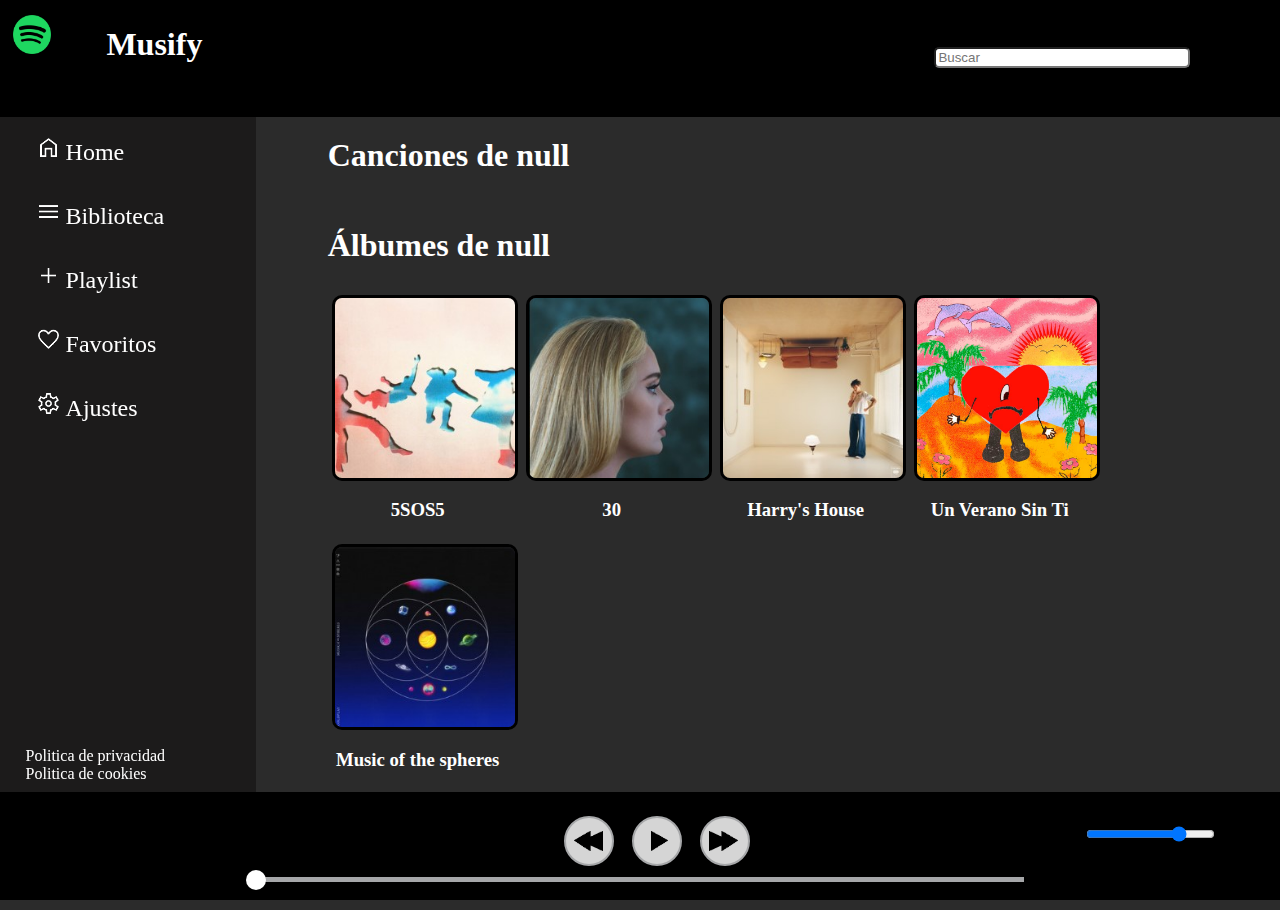
==== commit 50e4ce44: "Co-authored-by: beasonsoles <beasonsoles@users.noreply.github.com> Co-authored-by: CesarLN7 <CesarLN" ====
--- a/artista.html
+++ b/artista.html
@@ -4,8 +4,10 @@
 
         <!-- Hoja de estilo usada de la pagina web -->  
         <link rel="stylesheet" href="style/hojaestilo_regiones.css">
+        <link rel="stylesheet" href="style/hojaestilo_reproductor.css">
+        
+        <link rel="stylesheet" href="style/hojaestilo_canciones.css">
         <link rel="stylesheet" href="style/hojaestilo_artista.css">
-        <link rel="stylesheet" href="style/hojaestilo_canciones.css">
         <link rel="stylesheet" href="style/hojaestilo_popup.css">
         <link rel="stylesheet" href="style/hojaestilo_boton_cambiar_tema.css">
         <link rel="icon" type="image/x-icon" href="images/logo_musify.png">
@@ -70,8 +72,8 @@
                 </div>
             </div>
             <div id="politicas">
-                <div id="privacidad" class="info"><a>Politica de privacidad</a></div><br>
-                <div id="cookies" class="info"><a>Politica de cookies</a></div>
+                <div id="privacidad" class="info"><a id="privacidad_texto">Politica de privacidad</a></div><br>
+                <div id="cookies" class="info"><a id="cookies_texto">Politica de cookies</a></div>
             </div>
         </nav>
         
@@ -202,7 +204,7 @@
                         </div>
                         <div class="descripcion">
                             <h3 class="titulo">Sucker for pain</h3>
-                            <h4 class="autor">Lil Wayne e Imagine Dragons</h4>
+                            <h4 class="autor"> Imagine Dragons</h4>
                         </div>
                     </div>
                 </div>
@@ -249,7 +251,7 @@
             </div>
         </main>
 
-        <div class="bottom">
+        <div class="bottom" id="footer">
             <div id="player">
                 <footer>
                     <img src="images/perfil_vacio.png" class="cover" id="caratula_cancion">
@@ -285,11 +287,12 @@
         </div>
         <script src="https://ajax.googleapis.com/ajax/libs/jquery/3.6.0/jquery.min.js"></script>
         <script src="script/script_sesion_iniciada.js"></script>
+        <script src="script/script_buscador.js"></script>
         <script src="script/script_popup.js"></script>
         <script src="script/script_menu.js"></script>
         <script src="script/script_resultados.js"></script>
-        <script src="script/script_buscador.js"></script>
         <script src="script/script_artista.js"></script>
+        <script src="script/script_reproductor.js"></script>
         <script src="script/script_dark_mode.js"></script>
     </body>
 </html>--- a/style/hojaestilo_regiones.css
+++ b/style/hojaestilo_regiones.css
@@ -2,12 +2,18 @@
     display: none;
 }
 
-body, html {
+body{
     overflow-x: hidden;
     max-width:100%;
     height: 100%;
-
+    background-color: rgb(43, 43, 43);
 } 
+
+html{
+    overflow-x: hidden;
+    max-width:100%;
+    height: 100%;
+}
 
 #musify_texto {
     color: white;
@@ -19,7 +25,7 @@
 
 #musify_icono {
     position: relative;
-    top: 3%;
+    top: 2%;
     left: 1%;
     width: 3%;
     padding-top: 1%;
@@ -124,7 +130,7 @@
     font-size: x-large;
 }
 
-.bottom{
+#footer {
     width: 100%;
     position: fixed;
     height: 12%;
@@ -133,14 +139,6 @@
     background-color: black;
     z-index: 3;
 }
-
-#politicas {
-    position: fixed;
-    bottom: 15%;
-    left: 1%;
-    z-index: 3;
-}
-
 
 .subtitulo {
     color: white;
@@ -241,7 +239,7 @@
     }
 
     #musify_icono {
-        margin-top: 3%;
+        margin-top: 2%;
         left: 4%;
         width: 13%;
     }
@@ -270,8 +268,4 @@
         font-size: 100%;
         width: 100%;
     }
-
-    #politicas {
-        display:none;
-    }
 }--- a/style/hojaestilo_reproductor.css
+++ b/style/hojaestilo_reproductor.css
@@ -0,0 +1,192 @@
+.cover{
+    position: absolute;
+    left: 1vh;
+    bottom: 1vh;
+    z-index: 5;
+    width: 80px;
+
+}
+
+.info_cancion{
+    position: absolute;
+    left: 13vh;
+    bottom: 1vh;
+    z-index: 5;
+    width: 15%;
+    color: white;
+    font-size: 2.2vh;
+    overflow-wrap: break-word;
+}
+
+#track {
+    width: 60%;
+    position: absolute;
+    background-color: #A6A7A9;
+    bottom: 2vh;
+    left: 20%;
+    z-index: 10;
+    cursor: pointer;
+}
+
+#progreso {
+    float: left;
+    height: 5px;
+    width: 0%;
+    background: white;
+    cursor: pointer;
+}
+
+#circulo_progreso {
+    position: absolute;
+    width: 20px;
+    height: 20px;
+    background-color: white;
+    top: 50%;
+    left: 0%;
+    margin-left: -10px;
+    margin-top: -10px;
+    border-radius: 50%;
+    cursor: pointer;
+    z-index: 5;
+}
+
+.control_audio {
+    position: absolute;
+    width: auto;
+    left: 43.5%;
+    bottom: 3vh;
+}
+
+.control {
+    width: 50px;
+    height: 50px;
+    vertical-align: top;
+    background-color: rgb(213, 213, 213);
+    border: 2px solid #A6A7A9;
+    border-radius: 50%;
+    outline: none;
+    margin: 7px;
+    cursor: pointer;
+}
+.control:hover {
+    background-color: white;
+    transform: scale(1.05);
+}
+.control img {
+    height: 20px;
+    vertical-align: middle;
+}
+
+#imagen_play {
+    padding-left: 5px;
+}
+
+#previo {
+    padding-right: 5px;
+}
+
+#siguiente {
+    padding-left: 4px;
+}
+
+.volumen{
+	position: absolute;
+	bottom: 6vh;
+	right: 7vh;
+	text-align: right;
+	float: left;
+}
+
+/* MEDIA QUERIES */
+
+/* Tablet */
+
+@media (min-width: 481px) and (max-width: 900px) {
+    .volumen{
+        bottom: 8vh;
+        right: 3vh;
+    }
+
+    .control{
+        width: 60px;
+        height: 60px;
+    }
+
+    .control_audio{
+        left: 40%;
+        bottom: 45%;
+    }
+
+    #track{
+        left: 24%;
+        bottom: 4.5vh;
+    }
+
+    #caratula_cancion{
+        width: 15%;
+    }
+
+    .info_cancion{
+        width:fit-content;
+        top:46%;
+        left: 30%;
+    }
+
+    .info_rep{
+        float: right;
+        position: relative;
+        cursor: pointer;
+    }
+
+    #info_titulo_cancion{
+        left: 10%;
+    }
+
+}
+
+/* Movil */
+
+@media (max-width: 480px) {
+    .volumen{
+        visibility: hidden;
+    }
+
+    .control_audio{
+        top: 0%;
+        left: 36%;
+    }
+
+    .control{
+        width: 47px;
+        height: 47px;
+    }
+
+    #caratula_cancion{
+        width: 19%;
+        bottom: 6%;
+        left: 1%;
+    }
+
+    #track{
+        left: 28%;
+        bottom: 3.5vh;
+    }
+
+    .info_cancion{
+        width:fit-content;
+        top: 65%;
+        left: 30%;
+        font-size: 80%;
+    }
+
+    .info_rep{
+        float: right;
+        position: relative;
+        cursor: pointer;
+    }
+
+    #info_titulo_cancion{
+        left: 10%;
+    }
+
+}--- a/style/hojaestilo_canciones.css
+++ b/style/hojaestilo_canciones.css
@@ -1,3 +1,11 @@
+.cancion, .cancion_escuchada, .cancion_alternativa {
+    display: block;
+}
+
+.cancion_resultado {
+    display: none;
+}
+
 .musica {
     display: block;
     position: relative;
@@ -69,21 +77,6 @@
     visibility: visible;
 }
 
-/*.caratula:hover audio {
-    display: inline;
-    cursor: pointer;
-}*/
-
-
-/*#panel_audio {
-    width: 100%;
-    position: fixed;
-    bottom: 3%;
-    left: 0;
-    height: 20%;
-    z-index: 3;
-}*/
-
 .overlay {
     position: absolute;
     opacity: 0;
--- a/style/hojaestilo_artista.css
+++ b/style/hojaestilo_artista.css
@@ -4,11 +4,20 @@
     position: relative;
     z-index: 1;
     height: 100%;
+    margin-left: 7%;
 }
 
 .albumes_artista {
     margin-bottom: 10%;
 }
+
+#politicas {
+    position: fixed;
+    bottom: 15%;
+    left: 1%;
+    z-index: 3;
+}
+
 
 /* MEDIA QUERIES */
 
@@ -36,4 +45,8 @@
         width: 110px;
         height: 110px;
     }
+
+    #politicas {
+        display:none;
+    }
 }
--- a/style/hojaestilo_popup.css
+++ b/style/hojaestilo_popup.css
@@ -90,6 +90,7 @@
 @media (min-width: 481px) and (max-width: 900px) {
     #buscador {
         right: 15%;
+        width: 40%;
     }
 
     #foto_perfil {
@@ -125,6 +126,7 @@
     #buscador {
         right: 20%;
         top: 35%;
+        width: 40%;
     }
 
     .popup {
